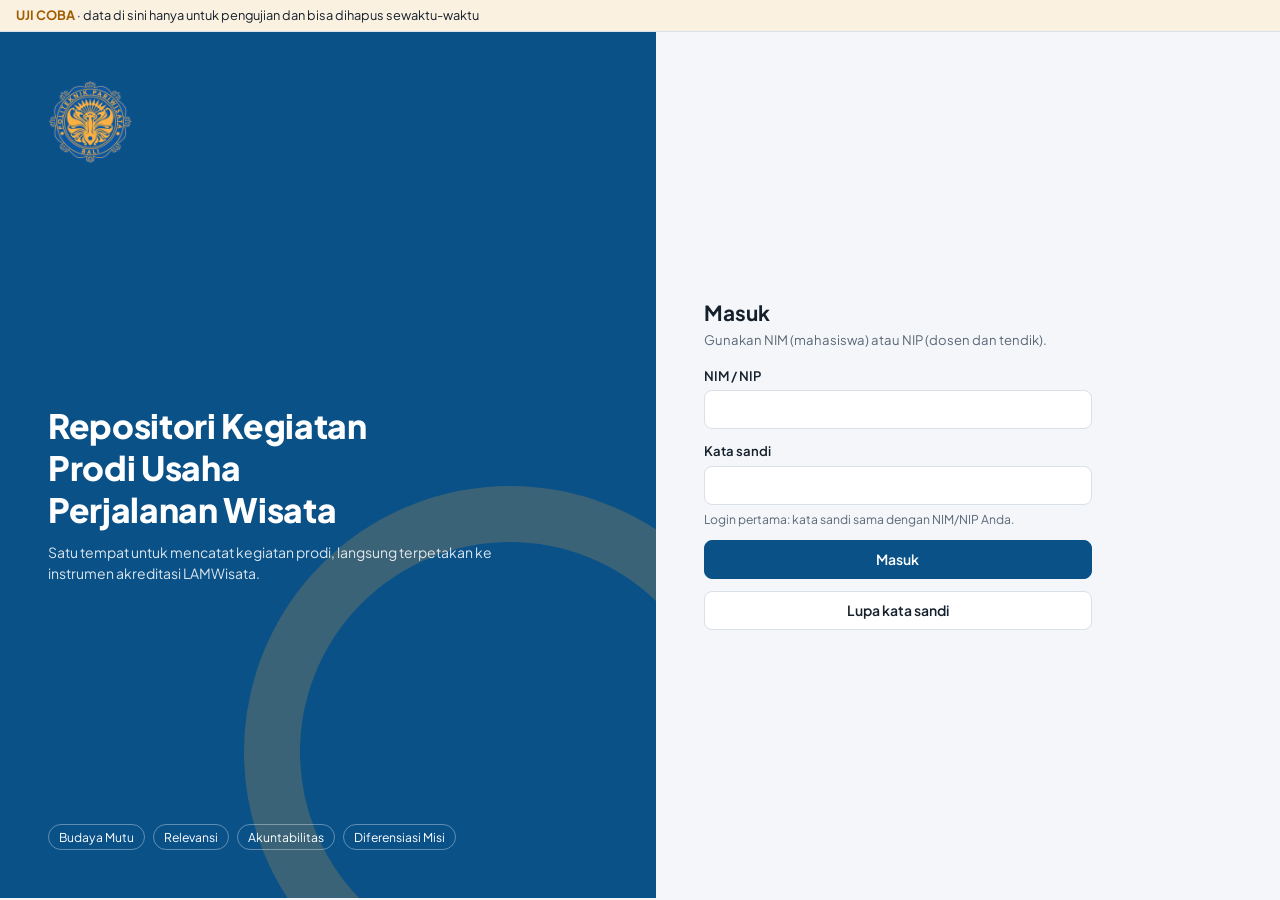
==== docs/uji/index.html @ 38d38d3d "Fase 1 fondasi: server Apps Script dan tampilan Uji Coba - Server: akun dengan kata sandi ter-hash (" ====
<!doctype html>
<html lang="id">
<head>
<meta charset="utf-8">
<meta name="viewport" content="width=device-width,initial-scale=1,viewport-fit=cover">
<title>Repositori UPW (Uji Coba)</title>
<meta name="description" content="Repositori kegiatan Prodi Usaha Perjalanan Wisata, Politeknik Pariwisata Bali, untuk akreditasi LAMWisata.">
<meta name="theme-color" content="#0A5188">
<meta name="robots" content="noindex">
<link rel="manifest" href="manifest.webmanifest">
<link rel="icon" href="ikon-192.png">
<link rel="apple-touch-icon" href="ikon-192.png">
<link rel="preconnect" href="https://fonts.googleapis.com">
<link rel="preconnect" href="https://fonts.gstatic.com" crossorigin>
<link rel="stylesheet" href="https://fonts.googleapis.com/css2?family=Plus+Jakarta+Sans:wght@400;500;600;700;800&family=IBM+Plex+Mono:wght@400;500&display=swap">
<link rel="stylesheet" href="gaya.css">
<style>
:root{color-scheme:light}
body{margin:0}
[hidden]{display:none!important}
img{max-width:100%}
.uji{background:var(--gold-soft);border-bottom:1px solid var(--line);padding-block:6px;padding-left:max(16px,env(safe-area-inset-left,0px));padding-right:max(16px,env(safe-area-inset-right,0px));font-size:.8rem}
.uji b{color:var(--warn)}
.memuat{min-height:60vh;display:grid;place-items:center;color:var(--muted)}
.galat{color:var(--bad);font-size:.85rem}
.sandi-baru{font-family:var(--f-mono);font-size:1.2rem;letter-spacing:.06em;background:var(--surface-2);padding:10px 14px;border-radius:8px;user-select:all}
</style>
</head>
<body>
<div class="uji" role="note"><b>UJI COBA</b> · data di sini hanya untuk pengujian dan bisa dihapus sewaktu-waktu</div>
<div id="app"><div class="memuat">Memuat…</div></div>
<div id="toast" class="toast" hidden></div>
<script src="konfig.js"></script>
<script src="aplikasi.js"></script>
</body>
</html>
---- docs/uji/gaya.css ----
/* Layout: app shell — sidebar navigasi di desktop, bilah tab bawah di ponsel; konten berupa panel kerja. */
:root{
  --brand:#0A5188; --brand-ink:#ffffff; --brand-soft:#e6eef6; --brand-deep:#0A5188;
  --gold:#E9A23B; --gold-soft:#fbf1e1;
  --bg:#f4f6f9; --surface:#ffffff; --surface-2:#eef2f6; --line:#d9e0e8;
  --fg:#14202c; --muted:#5a6878;
  --ok:#1f7a4d; --ok-soft:#e3f3ea; --warn:#a15c00; --warn-soft:#fdf0dc; --bad:#b3261e; --bad-soft:#fbe6e4; --info:#0A5188; --info-soft:#e6eef6;
  --f-ui:"Plus Jakarta Sans",ui-sans-serif,system-ui,-apple-system,"Segoe UI",sans-serif;
  --f-mono:"IBM Plex Mono",ui-monospace,SFMono-Regular,Menlo,monospace;
  --r:10px;
}
@media (prefers-color-scheme: dark){:root:not([data-theme="light"]){
  --brand:#5aa2dc; --brand-ink:#08192a; --brand-soft:#132a3f; --brand-deep:#0b3d66;
  --gold:#f0b55a; --gold-soft:#33270f;
  --bg:#0d151d; --surface:#141f2a; --surface-2:#1a2733; --line:#2a3a4a;
  --fg:#e6edf3; --muted:#9aa9b8;
  --ok:#5cc58f; --ok-soft:#12291d; --warn:#f0b55a; --warn-soft:#33270f; --bad:#f08a80; --bad-soft:#3a1714; --info:#5aa2dc; --info-soft:#132a3f;
  color-scheme:dark}}
:root[data-theme="dark"]{
  --brand:#5aa2dc; --brand-ink:#08192a; --brand-soft:#132a3f; --brand-deep:#0b3d66;
  --gold:#f0b55a; --gold-soft:#33270f;
  --bg:#0d151d; --surface:#141f2a; --surface-2:#1a2733; --line:#2a3a4a;
  --fg:#e6edf3; --muted:#9aa9b8;
  --ok:#5cc58f; --ok-soft:#12291d; --warn:#f0b55a; --warn-soft:#33270f; --bad:#f08a80; --bad-soft:#3a1714; --info:#5aa2dc; --info-soft:#132a3f;
  color-scheme:dark}
*{box-sizing:border-box}
html,body{height:100%}
body{background:var(--bg);color:var(--fg);font-family:var(--f-ui);font-size:14px;line-height:1.5}
button,input,select,textarea{font:inherit;color:inherit}
h1,h2,h3{text-wrap:balance;margin:0;line-height:1.25}
h1{font-size:1.45rem;font-weight:800;letter-spacing:-.01em}
h2{font-size:1.05rem;font-weight:700}
h3{font-size:.95rem;font-weight:700}
p{margin:0}
.mono{font-family:var(--f-mono);font-size:.92em}
.muted{color:var(--muted)}
.small{font-size:.82rem}
.num{font-variant-numeric:tabular-nums}
a{color:var(--brand)}
:focus-visible{outline:2px solid var(--gold);outline-offset:2px;border-radius:6px}

/* Demo bar */
.demo{background:var(--gold-soft);border-bottom:1px solid var(--line);padding-block:6px;padding-left:max(16px,env(safe-area-inset-left,0px));padding-right:max(16px,env(safe-area-inset-right,0px));display:flex;flex-wrap:wrap;gap:8px 14px;align-items:center;font-size:.8rem}
.demo b{color:var(--warn)}
.demo .roles{display:flex;gap:4px;flex-wrap:wrap}
.demo button{border:1px solid var(--line);background:var(--surface);border-radius:999px;padding:2px 10px;cursor:pointer}
.demo button[aria-pressed="true"]{background:var(--brand);color:var(--brand-ink);border-color:var(--brand)}

/* Shell */
.shell{display:grid;grid-template-columns:232px 1fr;min-height:calc(100% - 34px)}
.side{background:var(--surface);border-right:1px solid var(--line);padding:18px 12px;display:flex;flex-direction:column;gap:18px;position:sticky;top:0;height:100vh;overflow:auto}
.brand{display:flex;gap:10px;align-items:center;padding:0 6px}
.brand img{width:40px;height:40px}
.brand b{display:block;font-size:.95rem;line-height:1.2}
.brand span{font-size:.72rem;color:var(--muted);letter-spacing:.04em;text-transform:uppercase}
.nav{display:flex;flex-direction:column;gap:2px}
.nav button{display:flex;gap:10px;align-items:center;border:0;background:none;text-align:left;padding:9px 10px;border-radius:8px;cursor:pointer;color:var(--muted);font-weight:600}
.nav button:hover{background:var(--surface-2);color:var(--fg)}
.nav button[aria-current="page"]{background:var(--brand-soft);color:var(--brand)}
.nav svg{width:18px;height:18px;flex:none}
.nav .count{margin-left:auto;background:var(--gold);color:#3a2600;border-radius:999px;font-size:.7rem;padding:0 7px;font-weight:700}
.side .who{margin-top:auto;border-top:1px solid var(--line);padding:12px 6px 0;display:flex;gap:10px;align-items:center}
.avatar{width:34px;height:34px;border-radius:50%;background:var(--brand);color:var(--brand-ink);display:grid;place-items:center;font-weight:700;font-size:.8rem;flex:none}
.main{min-width:0;display:flex;flex-direction:column}
.top{display:flex;align-items:center;gap:10px;padding-block:14px;padding-left:max(24px,env(safe-area-inset-left,0px));padding-right:max(24px,env(safe-area-inset-right,0px));border-bottom:1px solid var(--line);background:var(--surface);position:sticky;top:env(safe-area-inset-top,0px);z-index:5}
.top .ta{font-size:.8rem;color:var(--muted)}
.top .spacer{flex:1}
.iconbtn{border:1px solid var(--line);background:var(--surface);border-radius:8px;height:34px;min-width:34px;padding:0 8px;display:inline-grid;place-items:center;cursor:pointer;position:relative}
.iconbtn svg{width:18px;height:18px}
.iconbtn .dot{position:absolute;top:-5px;right:-5px;background:var(--bad);color:#fff;border-radius:999px;font-size:.66rem;padding:0 5px;font-weight:700}
.content{padding-block:22px 90px;padding-left:max(24px,env(safe-area-inset-left,0px));padding-right:max(24px,env(safe-area-inset-right,0px));display:flex;flex-direction:column;gap:18px;max-width:1180px;width:100%}
.head{display:flex;flex-wrap:wrap;gap:10px 16px;align-items:flex-end;justify-content:space-between}
.head p{color:var(--muted);margin-top:4px;max-width:68ch}

/* Components */
.panel{background:var(--surface);border:1px solid var(--line);border-radius:var(--r);padding:16px;min-width:0}
.panel>h2{margin-bottom:12px}
.grid{display:grid;gap:14px}
.g4{grid-template-columns:repeat(4,minmax(0,1fr))}
.g2{grid-template-columns:repeat(2,minmax(0,1fr))}
.g3{grid-template-columns:repeat(3,minmax(0,1fr))}
.stat{display:flex;flex-direction:column;gap:2px}
.stat .v{font-size:1.6rem;font-weight:800;font-variant-numeric:tabular-nums;color:var(--fg)}
.stat .l{color:var(--muted);font-size:.8rem}
.btn{border:1px solid var(--line);background:var(--surface);border-radius:8px;padding:8px 14px;cursor:pointer;font-weight:600;display:inline-flex;gap:6px;align-items:center;white-space:nowrap}
.btn:hover{border-color:var(--brand)}
.btn.primary{background:var(--brand);border-color:var(--brand);color:var(--brand-ink)}
.btn.ok{background:var(--ok);border-color:var(--ok);color:#fff}
.btn.warn{border-color:var(--warn);color:var(--warn)}
.btn.bad{border-color:var(--bad);color:var(--bad)}
.btn.sm{padding:4px 10px;font-size:.8rem}
.row{display:flex;gap:8px;flex-wrap:wrap;align-items:center}
.chip{display:inline-flex;align-items:center;gap:5px;border-radius:999px;padding:1px 9px;font-size:.74rem;font-weight:700;white-space:nowrap}
.chip::before{content:"";width:6px;height:6px;border-radius:50%;background:currentColor}
.s-draf{background:var(--surface-2);color:var(--muted)}
.s-diajukan{background:var(--info-soft);color:var(--info)}
.s-revisi{background:var(--warn-soft);color:var(--warn)}
.s-disetujui{background:var(--ok-soft);color:var(--ok)}
.s-ditolak{background:var(--bad-soft);color:var(--bad)}
.tag{display:inline-block;border:1px solid var(--line);border-radius:6px;padding:0 7px;font-size:.74rem;color:var(--muted);white-space:nowrap}
.tag.t{border-color:var(--brand);color:var(--brand)}
.bar{height:6px;background:var(--surface-2);border-radius:99px;overflow:hidden}
.bar i{display:block;height:100%;background:var(--brand);border-radius:99px}
.bar.gold i{background:var(--gold)}
.list{display:flex;flex-direction:column}
.item{display:flex;gap:12px;align-items:flex-start;padding:12px 0;border-top:1px solid var(--line)}
.item:first-child{border-top:0;padding-top:0}
.item .body{flex:1;min-width:0}
.item .title{font-weight:700}
.item .meta{display:flex;flex-wrap:wrap;gap:6px 10px;margin-top:4px;font-size:.8rem;color:var(--muted)}
.tbl-wrap{overflow-x:auto;border:1px solid var(--line);border-radius:var(--r)}
table{border-collapse:collapse;width:100%;font-size:.84rem}
th,td{padding:9px 12px;text-align:left;border-bottom:1px solid var(--line);vertical-align:top}
th{background:var(--surface-2);font-size:.74rem;text-transform:uppercase;letter-spacing:.04em;color:var(--muted);white-space:nowrap}
tr:last-child td{border-bottom:0}
.field{display:flex;flex-direction:column;gap:5px;min-width:0}
.field label{font-weight:600;font-size:.82rem}
.field .hint{font-size:.76rem;color:var(--muted)}
input[type=text],input[type=password],input[type=email],input[type=date],input[type=search],select,textarea{border:1px solid var(--line);background:var(--surface);border-radius:8px;padding:8px 10px;width:100%;min-width:0}
textarea{min-height:70px;resize:vertical}
.filters{display:flex;flex-wrap:wrap;gap:8px}
.filters select,.filters input{width:auto;min-width:150px}
.seg{display:inline-flex;border:1px solid var(--line);border-radius:8px;overflow:hidden}
.seg button{border:0;background:var(--surface);padding:6px 12px;cursor:pointer;font-weight:600;color:var(--muted)}
.seg button[aria-pressed="true"]{background:var(--brand);color:var(--brand-ink)}
.callout{border:1px dashed var(--line);border-radius:var(--r);padding:12px 14px;background:var(--surface-2);font-size:.84rem}
.callout b{color:var(--brand)}
.empty{padding:28px;text-align:center;color:var(--muted)}

/* ILKPS grid */
.tgrid{display:grid;grid-template-columns:repeat(auto-fill,minmax(170px,1fr));gap:10px}
.tcell{border:1px solid var(--line);border-radius:8px;padding:10px;display:flex;flex-direction:column;gap:6px;background:var(--surface);cursor:pointer;text-align:left}
.tcell:hover{border-color:var(--brand)}
.tcell .n{font-size:.72rem;font-weight:800;color:var(--brand);letter-spacing:.04em}
.tcell .t{font-size:.8rem;font-weight:600;line-height:1.3}
.tcell .p{display:flex;justify-content:space-between;font-size:.72rem;color:var(--muted)}

/* Drawer / modal */
.overlay{position:fixed;inset:0;background:rgba(8,18,28,.45);z-index:20;display:flex;justify-content:flex-end}
.drawer{background:var(--surface);width:min(620px,100%);height:100%;overflow:auto;padding:20px;padding-bottom:max(20px,env(safe-area-inset-bottom,0px));padding-right:max(20px,env(safe-area-inset-right,0px));display:flex;flex-direction:column;gap:16px;box-shadow:-10px 0 30px rgba(0,0,0,.15)}
.drawer .dh{display:flex;justify-content:space-between;align-items:center;gap:10px}
.auto{background:var(--brand-soft);border-radius:8px;padding:8px 12px;font-size:.82rem}
.auto b{color:var(--brand)}
.picker{border:1px solid var(--line);border-radius:8px;padding:10px;display:flex;flex-direction:column;gap:10px}
.classgrid{display:grid;grid-template-columns:repeat(auto-fill,minmax(150px,1fr));gap:6px}
.classgrid label{border:1px solid var(--line);border-radius:8px;padding:6px 8px;display:flex;gap:8px;align-items:center;cursor:pointer;font-size:.8rem}
.classgrid label:has(input:checked){border-color:var(--brand);background:var(--brand-soft)}
.chips{display:flex;flex-wrap:wrap;gap:6px}
.pchip{display:inline-flex;align-items:center;gap:4px;background:var(--surface-2);border-radius:999px;padding:2px 4px 2px 10px;font-size:.78rem}
.pchip button{border:0;background:none;cursor:pointer;color:var(--muted);padding:0 4px;font-size:1rem;line-height:1}
.notif{position:absolute;right:0;top:42px;width:min(360px,calc(100vw - 32px));background:var(--surface);border:1px solid var(--line);border-radius:var(--r);box-shadow:0 10px 30px rgba(0,0,0,.15);padding:8px;z-index:30;text-align:left}
.notif .n{padding:8px;border-radius:6px;font-size:.82rem}
.notif .n.unread{background:var(--brand-soft)}
.toast{position:fixed;left:50%;transform:translateX(-50%);bottom:max(24px,calc(env(safe-area-inset-bottom,0px) + 80px));background:var(--fg);color:var(--bg);padding:10px 16px;border-radius:8px;font-weight:600;z-index:40;max-width:calc(100vw - 32px)}

/* Login */
.login{min-height:calc(100vh - 34px);display:grid;grid-template-columns:1.05fr 1fr}
.login .art{background:var(--brand-deep);color:#fff;padding:48px;display:flex;flex-direction:column;justify-content:space-between;gap:24px;position:relative;overflow:hidden}
.login .art::after{content:"";position:absolute;right:-120px;bottom:-120px;width:420px;height:420px;border-radius:50%;border:56px solid rgba(233,162,59,.22)}
.login .art img{width:84px;height:84px}
.login .art h1{font-size:2.1rem;max-width:16ch;color:#fff}
.login .art p{max-width:46ch;opacity:.85}
.login .art .crit{display:flex;gap:8px;flex-wrap:wrap;position:relative;z-index:1}
.login .art .crit span{border:1px solid rgba(255,255,255,.35);border-radius:999px;padding:3px 10px;font-size:.76rem}
.login .form{padding:48px max(24px,env(safe-area-inset-right,0px)) 48px 48px;display:flex;flex-direction:column;justify-content:center;gap:16px;max-width:460px;width:100%}
.steps{display:flex;gap:6px}
.steps i{flex:1;height:4px;border-radius:9px;background:var(--line)}
.steps i.on{background:var(--brand)}

/* Mobile */
.tabbar{display:none}
@media (max-width:900px){
  .g4{grid-template-columns:repeat(2,minmax(0,1fr))}
  .g3{grid-template-columns:1fr}
}
@media (max-width:760px){
  .shell{grid-template-columns:1fr}
  .side{display:none}
  .g2{grid-template-columns:1fr}
  .top{padding-left:max(16px,env(safe-area-inset-left,0px));padding-right:max(16px,env(safe-area-inset-right,0px))}
  .content{padding-left:max(16px,env(safe-area-inset-left,0px));padding-right:max(16px,env(safe-area-inset-right,0px))}
  .tabbar{display:flex;position:fixed;bottom:0;left:0;right:0;background:var(--surface);border-top:1px solid var(--line);z-index:10;padding-bottom:env(safe-area-inset-bottom,0px);padding-left:env(safe-area-inset-left,0px);padding-right:env(safe-area-inset-right,0px);overflow-x:auto}
  .tabbar button{flex:1;min-width:68px;border:0;background:none;display:flex;flex-direction:column;align-items:center;gap:2px;padding:8px 4px;font-size:.68rem;font-weight:600;color:var(--muted);cursor:pointer}
  .tabbar button[aria-current="page"]{color:var(--brand)}
  .tabbar svg{width:20px;height:20px}
  .login{grid-template-columns:1fr}
  .login .art{padding:28px max(16px,env(safe-area-inset-right,0px)) 28px max(16px,env(safe-area-inset-left,0px))}
  .login .art h1{font-size:1.6rem}
  .login .form{padding:28px max(16px,env(safe-area-inset-right,0px)) 28px max(16px,env(safe-area-inset-left,0px));max-width:none}
  .filters select,.filters input{min-width:0;flex:1 1 140px}
  .brand-m{display:flex!important}
  .top .ta{display:none}
  .brand-m b{white-space:nowrap}
}
.brand-m{display:none;align-items:center;gap:8px}
.brand-m img{width:28px;height:28px}
@media (prefers-reduced-motion:no-preference){.overlay.anim .drawer{animation:slide .18s ease-out}@keyframes slide{from{transform:translateX(24px)}}}
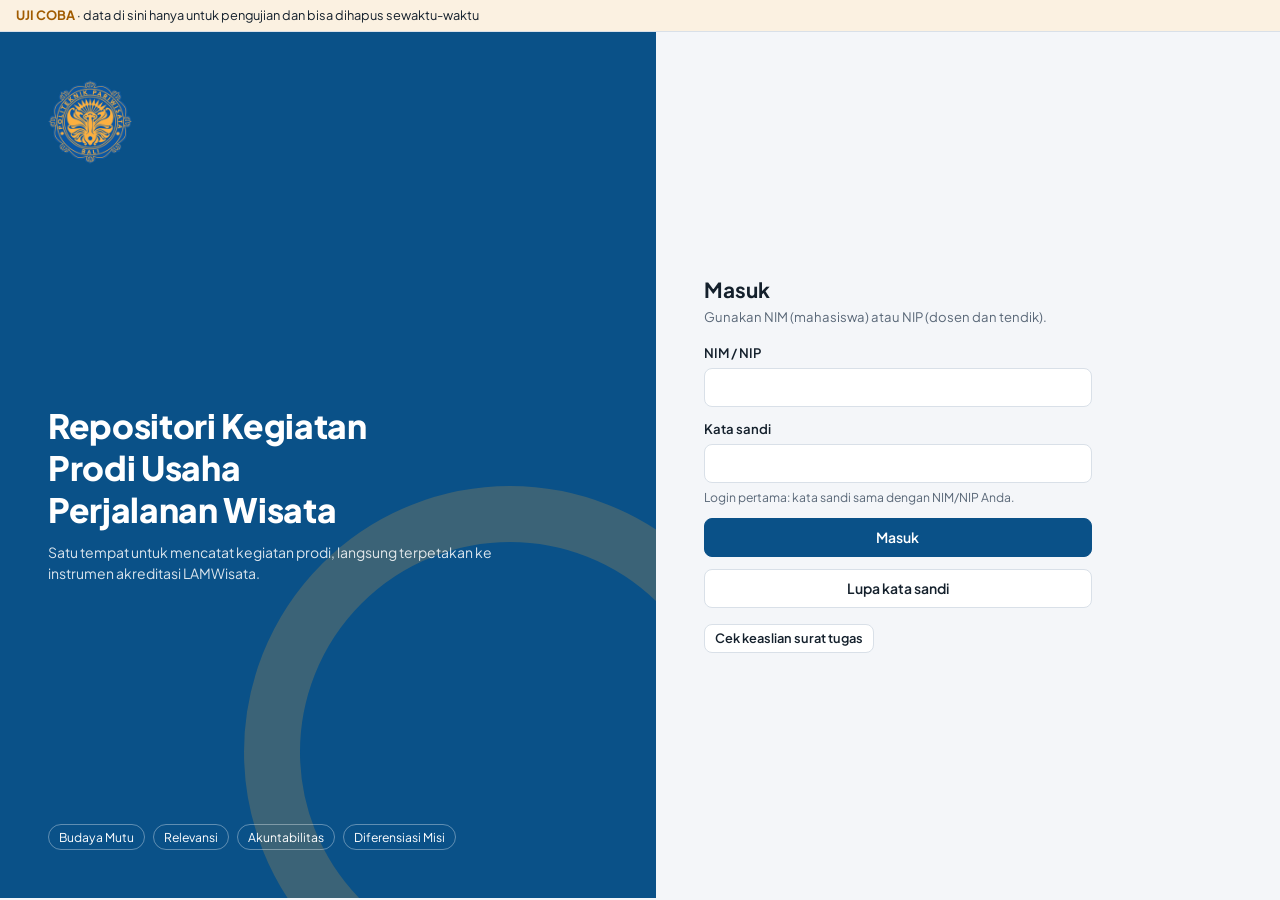
==== commit bde7900a: "Tanda tangan KPS tersandi dan kode QR pada surat (v0.5.0) Co-Authored-By: Claude Opus 5.5 <noreply@a" ====
--- a/docs/uji/index.html
+++ b/docs/uji/index.html
@@ -31,6 +31,7 @@
 <div id="app"><div class="memuat">Memuat…</div></div>
 <div id="toast" class="toast" hidden></div>
 <script src="konfig.js"></script>
+<script src="qr.js"></script>
 <script src="aplikasi.js"></script>
 </body>
 </html>
--- a/docs/uji/gaya.css
+++ b/docs/uji/gaya.css
@@ -195,3 +195,46 @@
 .brand-m{display:none;align-items:center;gap:8px}
 .brand-m img{width:28px;height:28px}
 @media (prefers-reduced-motion:no-preference){.overlay.anim .drawer{animation:slide .18s ease-out}@keyframes slide{from{transform:translateX(24px)}}}
+
+/* ---------- surat (v0.3.0): kertas selalu putih, juga di mode gelap ---------- */
+.kertas{background:#fff;color:#111;font-family:Calibri,Carlito,"Segoe UI",sans-serif;font-size:12pt;line-height:1.5;padding:36px 34px 36px 44px;border:1px solid var(--line);border-radius:4px;box-shadow:0 2px 10px rgba(0,0,0,.12);min-width:520px}
+.kertas p{margin:0 0 8px}
+.kertas table{font-size:inherit}
+.kertas th,.kertas td{color:#111;background:none;text-transform:none;letter-spacing:0;white-space:normal}
+.kertas .lamp{width:100%;border-collapse:collapse}
+.kertas .lamp th,.kertas .lamp td{border:1px solid #111;padding:3px 6px;font-size:11pt}
+.kertas .lamp th{background:#eee;font-weight:700}
+.kertas .lamp .c{text-align:center}
+.surat-baris{margin:8px 0 8px 18px;border-collapse:collapse;width:auto}
+.surat-baris td{border:0!important;padding:1px 8px 1px 0;vertical-align:top;background:none}
+.surat-baris td:first-child{white-space:nowrap}
+.ttd{margin-top:22px;margin-left:auto;width:62%}
+.ttd .sah{font-size:9.5pt;color:#333;margin:10px 0;border:1px solid #999;padding:6px 8px;border-radius:4px;overflow-wrap:anywhere}
+.ttd .sah-baris{display:flex;gap:8px;align-items:center;margin:10px 0}
+.ttd .sah-baris .sah{margin:0;flex:1}
+.ttd .qr svg{width:24mm;height:24mm;display:block}
+.ttd .ttd-img{display:block;max-height:22mm;max-width:60mm;margin:2px 0 4px}
+.ttd-kotak{background:#fff;border:1px solid var(--line);border-radius:8px;padding:14px;display:grid;place-items:center;min-height:120px}
+.ttd-kotak img{max-height:110px;max-width:100%}
+#ttdPad{width:100%;aspect-ratio:640/220;background:#fff;border:1px solid var(--line);border-radius:8px;touch-action:none;cursor:crosshair;display:block}
+.ttd .draf-ttd{border:1px dashed #999;padding:10px;font-size:10pt;color:#555;margin:10px 0;display:inline-block}
+.draf-tanda{color:#b91c1c;font-weight:700;text-align:center;letter-spacing:.3em;margin-bottom:8px}
+mark.isi-kosong{background:#fde68a;color:#111;padding:0 3px;border-radius:3px}
+.pratinjau{background:#fff;color:#111;border:1px solid var(--line);border-radius:8px;padding:12px 14px;font-family:Calibri,Carlito,"Segoe UI",sans-serif;font-size:12.5px;line-height:1.5}
+#cetak{display:none}
+@media print{
+  @page{size:A4;margin:2.5cm 2.5cm 2.5cm 3cm}
+  body>*:not(#cetak){display:none!important}
+  body{background:#fff}
+  #cetak{display:block}
+  #cetak .kertas{border:0;box-shadow:none;padding:0;margin:0;min-width:0;border-radius:0}
+  #cetak .kertas+.kertas{break-before:page}
+}
+/* v0.4.0: angka menunggu di bilah bawah; tombol unggah berupa label */
+.tabbar button{position:relative}
+.tabbar .count{position:absolute;top:3px;right:calc(50% - 22px);background:var(--gold);color:#3a2600;border-radius:999px;font-size:.62rem;padding:0 5px;font-weight:700;line-height:1.5}
+label.btn{cursor:pointer}
+label.btn[aria-disabled="true"]{opacity:.55;pointer-events:none}
+.item.bk .meta span{overflow-wrap:anywhere}
+.bk-aksi{flex-wrap:wrap;justify-content:flex-end;flex:none}
+@media (max-width:640px){.item.bk{flex-direction:column;gap:8px}.bk-aksi{justify-content:flex-start}}
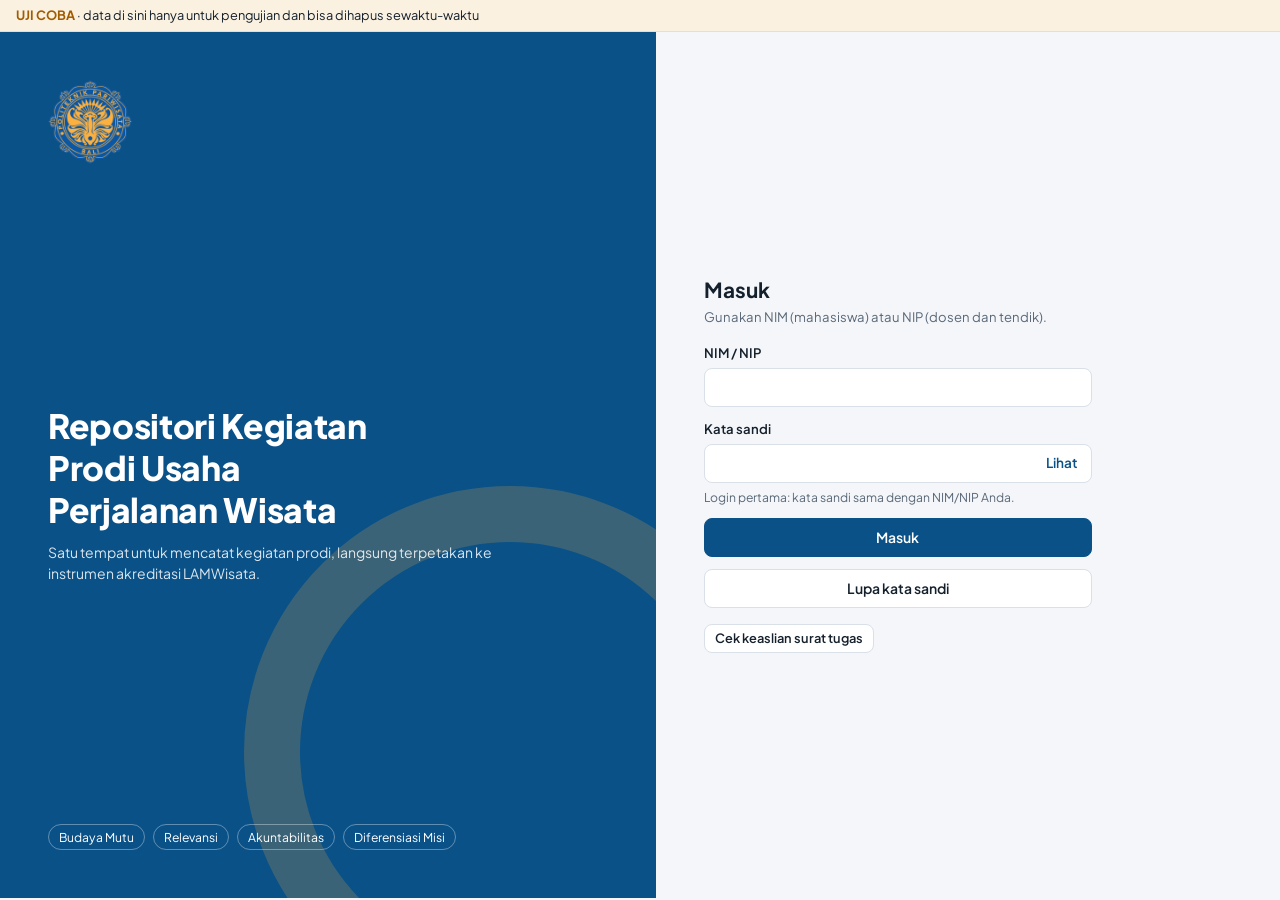
==== commit 9e2f59a2: "Catatan prodi tahap 1-2: impor Excel + templat, ekspor akun, status dosen, lihat sandi, inisial, ang" ====
--- a/docs/uji/index.html
+++ b/docs/uji/index.html
@@ -9,7 +9,7 @@
 <meta name="robots" content="noindex">
 <link rel="manifest" href="manifest.webmanifest">
 <link rel="icon" href="ikon-192.png">
-<link rel="apple-touch-icon" href="ikon-192.png">
+<link rel="apple-touch-icon" href="ikon-apple-180.png">
 <link rel="preconnect" href="https://fonts.googleapis.com">
 <link rel="preconnect" href="https://fonts.gstatic.com" crossorigin>
 <link rel="stylesheet" href="https://fonts.googleapis.com/css2?family=Plus+Jakarta+Sans:wght@400;500;600;700;800&family=IBM+Plex+Mono:wght@400;500&display=swap">
@@ -32,6 +32,8 @@
 <div id="toast" class="toast" hidden></div>
 <script src="konfig.js"></script>
 <script src="qr.js"></script>
+<script src="zip.js"></script>
+<script src="docx.js"></script>
 <script src="aplikasi.js"></script>
 </body>
 </html>
--- a/docs/uji/gaya.css
+++ b/docs/uji/gaya.css
@@ -238,3 +238,25 @@
 .item.bk .meta span{overflow-wrap:anywhere}
 .bk-aksi{flex-wrap:wrap;justify-content:flex-end;flex:none}
 @media (max-width:640px){.item.bk{flex-direction:column;gap:8px}.bk-aksi{justify-content:flex-start}}
+/* v0.11.0: survei */
+.likert{display:grid;grid-template-columns:repeat(4,minmax(0,1fr));gap:6px}
+.likert label{border:1px solid var(--line);border-radius:8px;padding:6px 4px;text-align:center;font-size:.78rem;cursor:pointer;display:flex;flex-direction:column;align-items:center;gap:4px}
+.likert label:has(input:checked){border-color:var(--brand);background:var(--brand-soft);color:var(--brand);font-weight:700}
+.soal{border-top:1px solid var(--line);padding-top:12px;display:flex;flex-direction:column;gap:6px}
+.soal:first-child{border-top:0;padding-top:0}
+.batang{display:flex;align-items:center;gap:8px;font-size:.8rem}
+.batang .bar{flex:1}
+.survei-publik{max-width:720px;margin:0 auto;padding:20px max(16px,env(safe-area-inset-left,0px));display:flex;flex-direction:column;gap:14px}
+.survei-publik header{display:flex;gap:12px;align-items:center}
+.survei-publik header img{width:52px;height:52px}
+.jebakan{position:absolute;left:-9999px;width:1px;height:1px;overflow:hidden}
+
+/* v0.14.0: tombol bergaya tautan (mis. nama MK di tabel rekap) */
+.lnk { background: none; border: 0; padding: 0; color: var(--brand); font: inherit; text-align: left; cursor: pointer; text-decoration: underline; text-underline-offset: 2px; }
+.lnk:hover { color: var(--brand-ink); }
+
+/* v0.17.0: tombol lihat kata sandi */
+.sandi-bungkus { position: relative; }
+.sandi-bungkus input { padding-right: 104px; width: 100%; }
+.sandi-lihat { position: absolute; right: 6px; top: 50%; transform: translateY(-50%); background: none; border: 0; color: var(--brand); font: inherit; font-size: .85rem; font-weight: 600; padding: 4px 8px; cursor: pointer; border-radius: 6px; }
+.sandi-lihat:hover, .sandi-lihat:focus-visible { background: var(--brand-soft); }
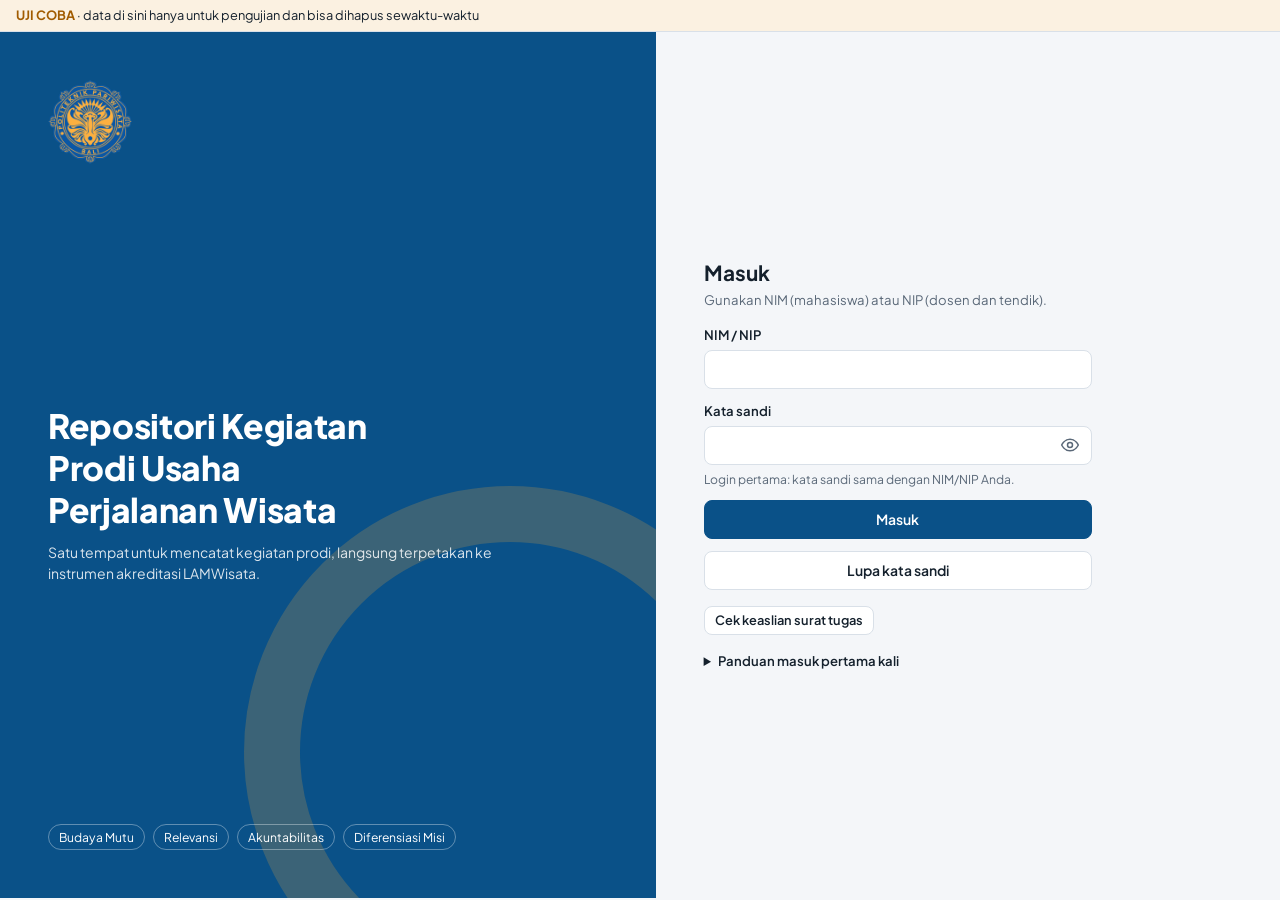
==== commit da620511: "Info: 53 topik panduan per peran, 30 gambar tajam bertanda, pencarian pintar tanpa AI (v0.26.0) Co-A" ====
--- a/docs/uji/index.html
+++ b/docs/uji/index.html
@@ -34,6 +34,7 @@
 <script src="qr.js"></script>
 <script src="zip.js"></script>
 <script src="docx.js"></script>
+<script src="panduan.js"></script>
 <script src="aplikasi.js"></script>
 </body>
 </html>
--- a/docs/uji/gaya.css
+++ b/docs/uji/gaya.css
@@ -109,6 +109,11 @@
 .item .title{font-weight:700}
 .item .meta{display:flex;flex-wrap:wrap;gap:6px 10px;margin-top:4px;font-size:.8rem;color:var(--muted)}
 .tbl-wrap{overflow-x:auto;border:1px solid var(--line);border-radius:var(--r)}
+/* v0.25.1: kotak bergulir untuk melihat SEMUA baris (kepala tabel tetap terlihat) */
+.gulir{max-height:300px;overflow:auto}
+.gulir.tinggi{max-height:560px}
+.gulir thead th{position:sticky;top:0;z-index:1;background:linear-gradient(var(--surface-2),var(--surface-2)),var(--surface)}
+ul.gulir{max-height:180px;overflow:auto;padding-right:6px}
 table{border-collapse:collapse;width:100%;font-size:.84rem}
 th,td{padding:9px 12px;text-align:left;border-bottom:1px solid var(--line);vertical-align:top}
 th{background:var(--surface-2);font-size:.74rem;text-transform:uppercase;letter-spacing:.04em;color:var(--muted);white-space:nowrap}
@@ -191,7 +196,13 @@
   .brand-m{display:flex!important}
   .top .ta{display:none}
   .brand-m b{white-space:nowrap}
+  /* v0.25.2: bilah atas ponsel muat dengan tombol kembali/maju dan Unduhan */
+  .top{gap:6px}
+  .top .nav-hist + .brand-m b{display:none}
+  .top label.row.small > .muted{display:none}
+  #peranSel{max-width:118px}
 }
+@media (max-width:420px){ .top .brand-m{display:none!important} }
 .brand-m{display:none;align-items:center;gap:8px}
 .brand-m img{width:28px;height:28px}
 @media (prefers-reduced-motion:no-preference){.overlay.anim .drawer{animation:slide .18s ease-out}@keyframes slide{from{transform:translateX(24px)}}}
@@ -257,6 +268,57 @@
 
 /* v0.17.0: tombol lihat kata sandi */
 .sandi-bungkus { position: relative; }
-.sandi-bungkus input { padding-right: 104px; width: 100%; }
-.sandi-lihat { position: absolute; right: 6px; top: 50%; transform: translateY(-50%); background: none; border: 0; color: var(--brand); font: inherit; font-size: .85rem; font-weight: 600; padding: 4px 8px; cursor: pointer; border-radius: 6px; }
+.sandi-bungkus input { padding-right: 46px; width: 100%; }
+.sandi-lihat { position: absolute; right: 6px; top: 50%; transform: translateY(-50%); background: none; border: 0; color: var(--muted); padding: 6px; cursor: pointer; border-radius: 6px; display: grid; place-items: center; line-height: 0; }
+.sandi-lihat[aria-pressed="true"] { color: var(--brand); }
 .sandi-lihat:hover, .sandi-lihat:focus-visible { background: var(--brand-soft); }
+
+/* v0.20.0: tanda tangan ditumpuk di atas nama penanda tangan (seperti ditandatangani langsung) */
+.ttd .ttd-area { position: relative; height: 20mm; }
+.ttd .ttd-area .ttd-img { position: absolute; left: 0; bottom: -6mm; max-height: 26mm; max-width: 62mm; margin: 0; z-index: 2; mix-blend-mode: multiply; }
+.ttd .ttd-nama { position: relative; z-index: 1; }
+.ttd .sah-baris { margin-top: 12px; }
+.ttd .sah-baris .qr svg { width: 18mm; height: 18mm; }
+.ttd .sah-baris .sah { font-size: 8.5pt; }
+
+/* v0.22.0: gambar panduan dengan penanda nomor */
+.gbr-panduan{margin:12px 0 4px}
+.gbr-panduan .gbr{position:relative;border:1px solid var(--line);border-radius:10px;overflow:hidden;background:#fff;cursor:zoom-in}
+.gbr-panduan .gbr img{display:block;width:100%;height:auto}
+.gbr-panduan .gsvg{position:absolute;inset:0;width:100%;height:100%;pointer-events:none}
+.gbr-panduan .gk{fill:rgba(227,178,60,.10);stroke:#E3B23C;stroke-width:2.5;vector-effect:non-scaling-stroke}
+.gbr-panduan .gk.aktif{fill:rgba(227,178,60,.28);stroke:#ff7a00;stroke-width:4}
+.gbr-panduan .gp{stroke:#E3B23C;stroke-width:2.5;vector-effect:non-scaling-stroke}
+.gbr-panduan .gm{fill:#E3B23C}
+.gbr-panduan .tanda{position:absolute;transform:translate(-50%,-50%);min-width:24px;height:24px;padding:0 4px;border-radius:12px;background:#E3B23C;color:#1b1b1b;font-weight:800;font-size:13px;display:grid;place-items:center;box-shadow:0 0 0 2px #fff,0 2px 6px rgba(0,0,0,.35);pointer-events:none}
+.gbr-panduan .tanda.aktif{background:#ff7a00;color:#fff;transform:translate(-50%,-50%) scale(1.2)}
+.gbr-panduan .gbr-zoom{position:absolute;right:8px;bottom:8px;background:rgba(0,0,0,.6);color:#fff;font-size:.72rem;padding:2px 8px;border-radius:999px}
+.gbr-panduan figcaption{font-size:.85rem;margin-top:6px}
+.gbr-panduan figcaption ol{margin:4px 0 0 20px;padding:0;display:grid;gap:2px}
+.gbr-panduan figcaption li{cursor:default;border-radius:4px;padding:0 4px}
+.gbr-panduan figcaption li:hover{background:var(--gold-soft)}
+.gbr-panduan figcaption li::marker{font-weight:800;color:#b8860b}
+/* v0.26.0: halaman Info */
+.cari-panel input#infoCari{font-size:1rem;padding:12px 14px}
+.cari-wadah{position:relative}
+.cari-saran{position:absolute;left:0;right:0;top:calc(100% + 4px);z-index:20;background:var(--surface);border:1px solid var(--line);border-radius:12px;box-shadow:0 12px 28px rgba(0,0,0,.25);max-height:420px;overflow:auto;padding:4px}
+.cari-item{display:grid;gap:2px;width:100%;text-align:left;background:none;border:0;border-radius:8px;padding:8px 10px;cursor:pointer;color:inherit;font:inherit}
+.cari-item:hover,.cari-item.aktif{background:var(--brand-soft)}
+.cari-kosong{padding:10px}
+details.topik{border:1px solid var(--line);border-radius:10px;margin-top:8px;background:var(--surface)}
+details.topik>summary{cursor:pointer;padding:10px 12px;display:grid;gap:2px;list-style-position:inside}
+details.topik[open]>summary{border-bottom:1px solid var(--line)}
+.topik-isi{padding:8px 14px 12px}
+.topik-isi h4{margin:12px 0 4px;font-size:.95rem}
+ol.langkah{margin:4px 0 0 20px;padding:0;display:grid;gap:6px;font-size:.92rem}
+.topik-isi .callout ul{margin:4px 0 0 18px;padding:0;display:grid;gap:3px}
+
+/* v0.25.2: kembali/maju dan kotak Unduhan (seperti Chrome) */
+.iconbtn:disabled{opacity:.35;cursor:default}
+.unduh-pop{position:absolute;top:calc(100% + 6px);right:max(16px,env(safe-area-inset-right,0px));width:min(380px,calc(100vw - 32px));max-height:min(70vh,520px);display:flex;flex-direction:column;gap:6px;
+  background:var(--surface);border:1px solid var(--line);border-radius:12px;box-shadow:0 12px 32px rgba(0,0,0,.28);padding:12px;z-index:40}
+.unduh-list{overflow:auto;display:flex;flex-direction:column;gap:6px;min-height:0}
+.unduh-item{display:flex;gap:10px;align-items:flex-start;padding:8px;border:1px solid var(--line);border-radius:10px}
+.unduh-ikon{width:30px;height:30px;border-radius:8px;display:grid;place-items:center;background:var(--brand-soft);color:var(--brand);flex:none}
+.unduh-ikon svg{width:18px;height:18px;fill:none;stroke:currentColor;stroke-width:1.8}
+.unduh-nama{font-weight:700;font-size:.88rem;overflow:hidden;text-overflow:ellipsis;white-space:nowrap}
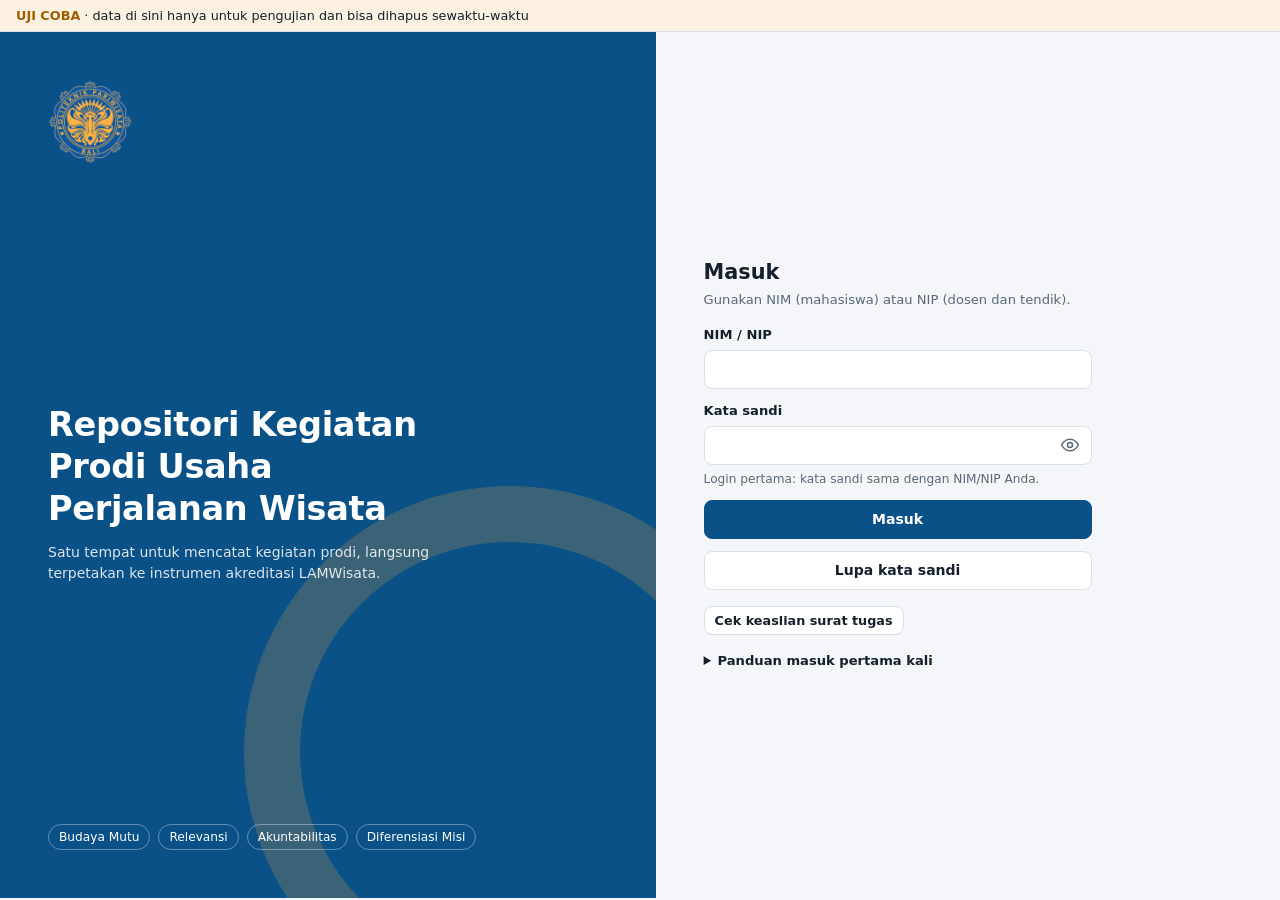
==== commit 321ad668: "Perbaikan keamanan: ganti sandi mengeluarkan perangkat lain, batas kirim kode, tautan SINTA https, C" ====
--- a/docs/uji/index.html
+++ b/docs/uji/index.html
@@ -7,6 +7,9 @@
 <meta name="description" content="Repositori kegiatan Prodi Usaha Perjalanan Wisata, Politeknik Pariwisata Bali, untuk akreditasi LAMWisata.">
 <meta name="theme-color" content="#0A5188">
 <meta name="robots" content="noindex">
+<!-- v0.60.2: hanya kode aplikasi sendiri yang boleh berjalan; data hanya dikirim ke server Apps Script -->
+<meta http-equiv="Content-Security-Policy" content="default-src 'self'; script-src 'self'; style-src 'self' 'unsafe-inline' https://fonts.googleapis.com; font-src 'self' https://fonts.gstatic.com; img-src 'self' data: blob:; connect-src 'self' data: blob: https://script.google.com https://script.googleusercontent.com; frame-src 'self' blob: data:; worker-src 'self'; manifest-src 'self'; object-src 'none'; base-uri 'self'; form-action 'self'">
+<meta name="referrer" content="strict-origin-when-cross-origin">
 <link rel="manifest" href="manifest.webmanifest">
 <link rel="icon" href="ikon-192.png">
 <link rel="apple-touch-icon" href="ikon-apple-180.png">
--- a/docs/uji/gaya.css
+++ b/docs/uji/gaya.css
@@ -143,6 +143,8 @@
 /* Drawer / modal */
 .overlay{position:fixed;inset:0;background:rgba(8,18,28,.45);z-index:20;display:flex;justify-content:flex-end}
 .drawer{background:var(--surface);width:min(620px,100%);height:100%;overflow:auto;padding:20px;padding-bottom:max(20px,env(safe-area-inset-bottom,0px));padding-right:max(20px,env(safe-area-inset-right,0px));display:flex;flex-direction:column;gap:16px;box-shadow:-10px 0 30px rgba(0,0,0,.15)}
+/* v0.59.0: isi laci tidak boleh terhimpit (tabel detail sempat setinggi 2 px); laci yang bergulir. */
+.drawer>*{flex-shrink:0}
 .drawer .dh{display:flex;justify-content:space-between;align-items:center;gap:10px}
 .auto{background:var(--brand-soft);border-radius:8px;padding:8px 12px;font-size:.82rem}
 .auto b{color:var(--brand)}
@@ -315,10 +317,62 @@
 
 /* v0.25.2: kembali/maju dan kotak Unduhan (seperti Chrome) */
 .iconbtn:disabled{opacity:.35;cursor:default}
-.unduh-pop{position:absolute;top:calc(100% + 6px);right:max(16px,env(safe-area-inset-right,0px));width:min(380px,calc(100vw - 32px));max-height:min(70vh,520px);display:flex;flex-direction:column;gap:6px;
   background:var(--surface);border:1px solid var(--line);border-radius:12px;box-shadow:0 12px 32px rgba(0,0,0,.28);padding:12px;z-index:40}
-.unduh-list{overflow:auto;display:flex;flex-direction:column;gap:6px;min-height:0}
-.unduh-item{display:flex;gap:10px;align-items:flex-start;padding:8px;border:1px solid var(--line);border-radius:10px}
-.unduh-ikon{width:30px;height:30px;border-radius:8px;display:grid;place-items:center;background:var(--brand-soft);color:var(--brand);flex:none}
-.unduh-ikon svg{width:18px;height:18px;fill:none;stroke:currentColor;stroke-width:1.8}
-.unduh-nama{font-weight:700;font-size:.88rem;overflow:hidden;text-overflow:ellipsis;white-space:nowrap}
+
+/* v0.27.0: riwayat versi di Info */
+ol.versi-daftar{list-style:none;margin:6px 0 0;padding:0;display:grid;gap:8px}
+ol.versi-daftar li{border-left:3px solid var(--brand);padding:2px 0 2px 10px}
+/* v0.30.0: tombol (i) penjelasan instrumen LAMWisata */
+.ibtn{display:inline-flex;align-items:center;justify-content:center;width:18px;height:18px;min-width:18px;border-radius:50%;border:1.5px solid var(--brand);color:var(--brand);background:transparent;font:italic 700 .72rem/1 Georgia,serif;padding:0;cursor:pointer;vertical-align:middle;margin-left:2px}
+.ibtn:hover,.ibtn:focus-visible{background:var(--brand);color:var(--brand-ink)}
+.ibtn-l{gap:6px}.ibtn-l .ibtn{width:16px;height:16px;min-width:16px;font-size:.66rem;margin:0}
+.ibtn-l:hover .ibtn{background:var(--brand);color:var(--brand-ink)}
+.instr-lapis{z-index:30}
+.instr-pilih{display:flex;flex-wrap:wrap;gap:6px;margin:4px 0 10px}
+.instr-pilih [aria-selected="true"]{background:var(--brand);color:var(--brand-ink);border-color:var(--brand)}
+.instr-isi{font-size:.9rem;line-height:1.5}
+.instr-isi p{margin:0 0 8px}
+.instr-h{font-size:.82rem;text-transform:uppercase;letter-spacing:.04em;color:var(--muted);margin:14px 0 6px}
+.instr-bag{border-left:3px solid var(--line);padding-left:10px;margin:0 0 12px}
+.instr-ind{font-weight:600}
+.instr-skor th{white-space:nowrap;vertical-align:top;text-align:left;width:1%;padding-right:12px}
+.instr-skor td{vertical-align:top}
+.instr-ket{display:grid;gap:4px;font-size:.84rem;margin:6px 0}
+/* v0.33.0: saran butir Matriks dan jenis kegiatan */
+.saran-baris{display:flex;flex-wrap:wrap;gap:6px;align-items:center;margin-top:6px;font-size:.8rem}
+.chip-saran{border:1px dashed var(--brand);color:var(--brand);background:var(--brand-soft);border-radius:999px;padding:2px 10px;font:inherit;font-size:.78rem;cursor:pointer;text-align:left}
+.chip-saran:hover,.chip-saran:focus-visible{border-style:solid}
+.chip-saran-w{display:inline-flex;align-items:center;gap:2px}
+tr.sorot td{background:var(--gold-soft);transition:background .3s}
+/* v0.34.0: kop surat prodi (hanya di kertas pertama; lihat kopHtml di aplikasi.js) */
+.kertas .kop{display:flex;align-items:center;gap:.25cm;border-bottom:2.25pt solid #000;padding-bottom:6px;margin:0 0 14px;font-family:Arial,Helvetica,sans-serif;line-height:1.3;color:#000}
+.kertas .kop img{width:2.1cm;height:auto;flex:none}
+.kertas .kop .kop-teks{flex:1;text-align:center}
+
+/* v0.48.2: penampil berkas di dalam aplikasi */
+body.pen-buka{overflow:hidden}
+.penampil{position:fixed;inset:0;z-index:60;background:var(--bg);display:flex;flex-direction:column}
+.pen-bar{display:flex;align-items:center;gap:10px;padding:8px max(12px,env(safe-area-inset-right,0px)) 8px max(12px,env(safe-area-inset-left,0px));background:var(--surface);border-bottom:1px solid var(--line);padding-top:max(8px,env(safe-area-inset-top,0px))}
+.pen-bar .pen-kembali{display:inline-flex;align-items:center;gap:6px;white-space:nowrap}
+.pen-bar .pen-kembali svg{width:16px;height:16px;fill:none;stroke:currentColor;stroke-width:2.2;stroke-linecap:round;stroke-linejoin:round}
+.pen-nama{flex:1;min-width:0;overflow:hidden;text-overflow:ellipsis;white-space:nowrap}
+.pen-isi{flex:1;min-height:0;display:flex}
+.pen-isi iframe{flex:1;width:100%;height:100%;border:0;background:#525659}
+.pen-isi .memuat{margin:auto}
+.pen-gambar{flex:1;overflow:auto;display:flex;align-items:center;justify-content:center;padding:12px}
+.pen-gambar img{max-width:100%;max-height:100%;object-fit:contain;background:#fff}
+@media (max-width:640px){.pen-bar .pen-kembali span{display:none}.pen-aksi a:last-child{display:none}}
+
+/* v0.50.0: survei — judul bagian, penjelasan, arti skala, pilihan "tidak tahu" */
+.sv-bagian{font-size:.95rem;margin:14px 0 2px;color:var(--brand)}
+.sv-jelas{font-size:.8rem;color:var(--muted);margin:2px 0 6px;line-height:1.45}
+.sv-skala ul{margin:4px 0 4px 18px;padding:0}
+.sv-pengantar{white-space:pre-line}
+.likert label .num{font-weight:700}
+.likert.na{grid-template-columns:repeat(4,minmax(0,1fr))}
+.likert .tt{grid-column:1/-1;flex-direction:row;justify-content:center;color:var(--muted)}
+/* v0.54.0: pratinjau Word (RPS/kontrak) di laci pengesahan */
+.docx-pratinjau{border:1px solid var(--line);border-radius:8px;padding:12px;background:var(--surface);flex-shrink:0}
+.docx-pratinjau p{margin:0 0 6px}
+.docx-pratinjau table.docx{border-collapse:collapse;width:100%;margin:6px 0}
+.docx-pratinjau table.docx td{border:1px solid var(--line);padding:4px 6px;vertical-align:top;font-size:.8rem}
